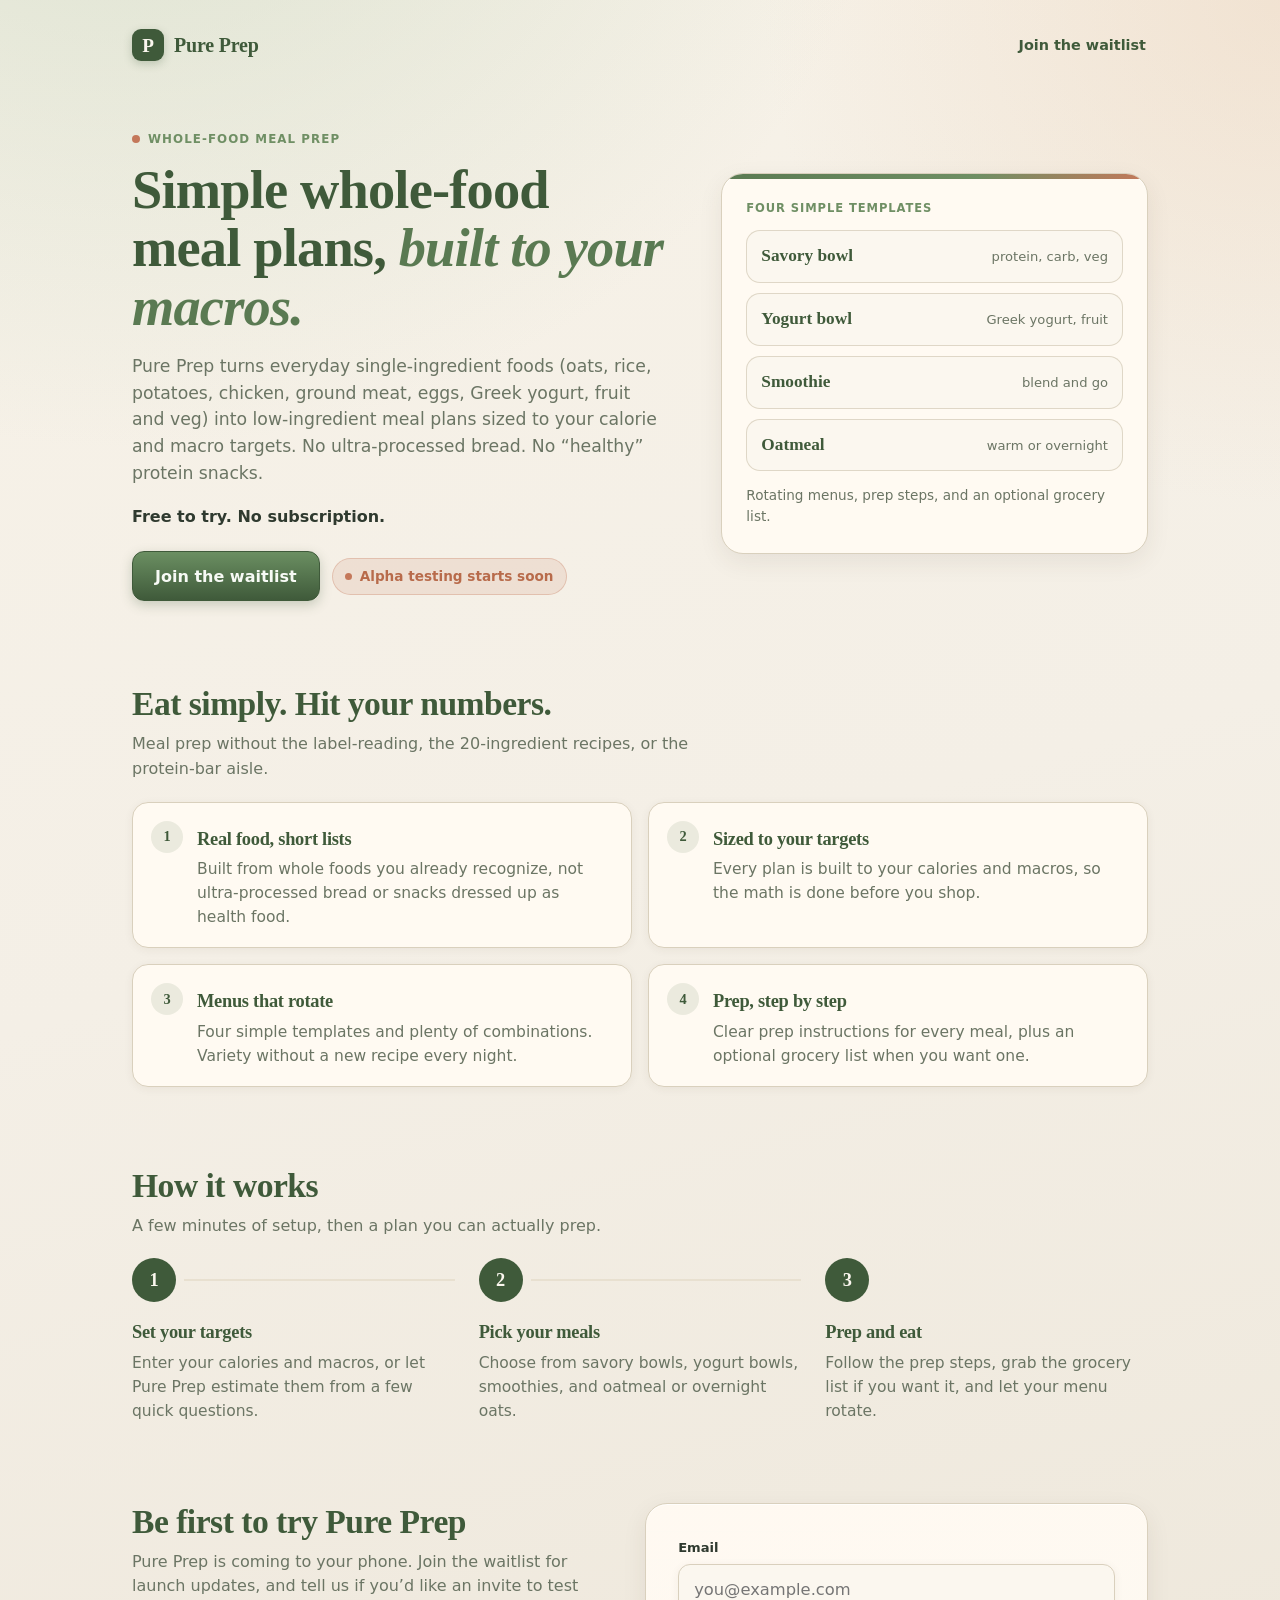
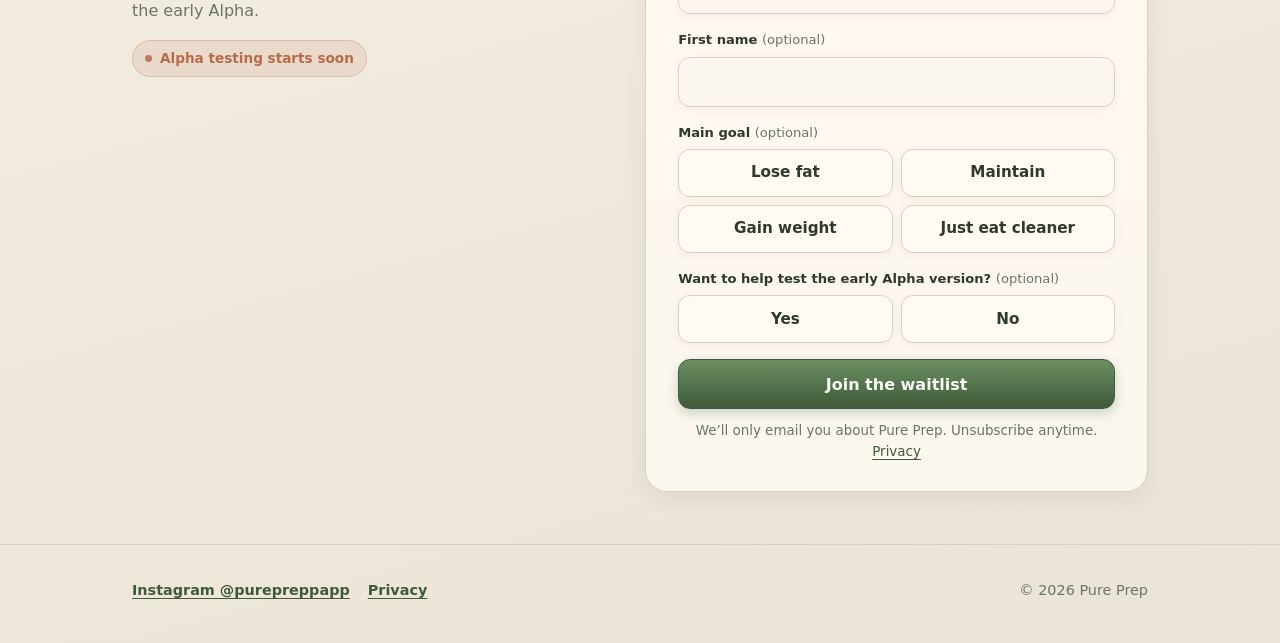
==== index.html @ 1cb300c5 "Pure Prep waitlist landing page: hero, benefits, how it works, Google Form sign-up, privacy policy, " ====
<!DOCTYPE html>
<html lang="en">
<head>
  <meta charset="UTF-8" />
  <meta name="viewport" content="width=device-width, initial-scale=1, viewport-fit=cover" />
  <title>Pure Prep | Simple whole-food meal plans built to your macros</title>
  <meta name="description" content="Pure Prep builds simple, low-ingredient meal plans from real whole foods, sized to your calorie and macro targets. Free to try. No subscription. Join the waitlist." />
  <link rel="canonical" href="https://pureprep.app/" />
  <meta name="theme-color" content="#5a7a52" />
  <meta property="og:type" content="website" />
  <meta property="og:site_name" content="Pure Prep" />
  <meta property="og:url" content="https://pureprep.app/" />
  <meta property="og:title" content="Pure Prep | Simple whole-food meal plans built to your macros" />
  <meta property="og:description" content="Low-ingredient meal plans from oats, rice, potatoes, chicken, eggs, Greek yogurt, fruit and veg, built to your calories and macros. Free to try. Join the waitlist." />
  <meta property="og:locale" content="en_US" />
  <meta name="twitter:card" content="summary" />
  <meta name="twitter:title" content="Pure Prep | Simple whole-food meal plans built to your macros" />
  <meta name="twitter:description" content="Low-ingredient whole-food meal plans built to your calories and macros. Free to try. Join the waitlist." />
  <link rel="icon" type="image/svg+xml" href="favicon.svg" />
  <link rel="stylesheet" href="styles.css" />
</head>
<body>
  <a class="skip" href="#join">Skip to the sign-up form</a>

  <header class="site-header">
    <div class="wrap">
      <a class="brand" href="./" aria-label="Pure Prep home">
        <span class="mark" aria-hidden="true">P</span>
        <span class="brand-name">Pure Prep</span>
      </a>
      <a class="header-link" href="#join">Join the waitlist</a>
    </div>
  </header>

  <main>
    <section class="hero" aria-labelledby="hero-title">
      <div class="wrap hero-grid">
        <div>
          <p class="eyebrow">Whole-food meal prep</p>
          <h1 id="hero-title">Simple whole-food meal plans, <em>built to your macros.</em></h1>
          <p class="subhead">Pure Prep turns everyday single-ingredient foods (oats, rice, potatoes, chicken, ground meat, eggs, Greek yogurt, fruit and veg) into low-ingredient meal plans sized to your calorie and macro targets. No ultra-processed bread. No &ldquo;healthy&rdquo; protein snacks.</p>
          <p class="free-line">Free to try. No subscription.</p>
          <div class="hero-actions">
            <a class="btn" href="#join">Join the waitlist</a>
            <span class="pill">Alpha testing starts soon</span>
          </div>
        </div>

        <aside class="plate" aria-label="The four meal templates">
          <p class="plate-label">Four simple templates</p>
          <ol>
            <li><strong>Savory bowl</strong><span>protein, carb, veg</span></li>
            <li><strong>Yogurt bowl</strong><span>Greek yogurt, fruit</span></li>
            <li><strong>Smoothie</strong><span>blend and go</span></li>
            <li><strong>Oatmeal</strong><span>warm or overnight</span></li>
          </ol>
          <p class="plate-foot">Rotating menus, prep steps, and an optional grocery list.</p>
        </aside>
      </div>
    </section>

    <section aria-labelledby="why-title">
      <div class="wrap">
        <div class="section-head">
          <h2 id="why-title">Eat simply. Hit your numbers.</h2>
          <p>Meal prep without the label-reading, the 20-ingredient recipes, or the protein-bar aisle.</p>
        </div>
        <ul class="benefits">
          <li class="benefit">
            <span class="num" aria-hidden="true">1</span>
            <h3>Real food, short lists</h3>
            <p>Built from whole foods you already recognize, not ultra-processed bread or snacks dressed up as health food.</p>
          </li>
          <li class="benefit">
            <span class="num" aria-hidden="true">2</span>
            <h3>Sized to your targets</h3>
            <p>Every plan is built to your calories and macros, so the math is done before you shop.</p>
          </li>
          <li class="benefit">
            <span class="num" aria-hidden="true">3</span>
            <h3>Menus that rotate</h3>
            <p>Four simple templates and plenty of combinations. Variety without a new recipe every night.</p>
          </li>
          <li class="benefit">
            <span class="num" aria-hidden="true">4</span>
            <h3>Prep, step by step</h3>
            <p>Clear prep instructions for every meal, plus an optional grocery list when you want one.</p>
          </li>
        </ul>
      </div>
    </section>

    <section aria-labelledby="how-title">
      <div class="wrap">
        <div class="section-head">
          <h2 id="how-title">How it works</h2>
          <p>A few minutes of setup, then a plan you can actually prep.</p>
        </div>
        <ol class="steps">
          <li class="step">
            <div>
              <h3>Set your targets</h3>
              <p>Enter your calories and macros, or let Pure Prep estimate them from a few quick questions.</p>
            </div>
          </li>
          <li class="step">
            <div>
              <h3>Pick your meals</h3>
              <p>Choose from savory bowls, yogurt bowls, smoothies, and oatmeal or overnight oats.</p>
            </div>
          </li>
          <li class="step">
            <div>
              <h3>Prep and eat</h3>
              <p>Follow the prep steps, grab the grocery list if you want it, and let your menu rotate.</p>
            </div>
          </li>
        </ol>
      </div>
    </section>

    <section class="join" id="join" aria-labelledby="join-title">
      <div class="wrap join-grid">
        <div class="section-head">
          <h2 id="join-title">Be first to try Pure Prep</h2>
          <p>Pure Prep is coming to your phone. Join the waitlist for launch updates, and tell us if you&rsquo;d like an invite to test the early Alpha.</p>
          <p style="margin-top:16px"><span class="pill">Alpha testing starts soon</span></p>
        </div>

        <div class="card">
          <form id="waitlist" action="https://docs.google.com/forms/d/e/1FAIpQLSeQD9_1A7cSwFVOtUvRsVN56fzPvv_TGy_0XYpSOWCVKMdVaQ/formResponse" method="POST" accept-charset="UTF-8">
            <noscript>
              <p class="noscript">JavaScript is off. You can still <a href="https://docs.google.com/forms/d/e/1FAIpQLSeQD9_1A7cSwFVOtUvRsVN56fzPvv_TGy_0XYpSOWCVKMdVaQ/viewform">join the waitlist on our Google Form</a>.</p>
            </noscript>

            <div class="field">
              <label for="email">Email</label>
              <input class="input" id="email" name="entry.1866340081" type="email" inputmode="email" autocomplete="email" autocapitalize="off" spellcheck="false" placeholder="you@example.com" required aria-describedby="email-error" />
              <p class="error" id="email-error" aria-live="polite"></p>
            </div>

            <div class="field">
              <label for="first-name">First name <span class="opt">(optional)</span></label>
              <input class="input" id="first-name" name="entry.265234392" type="text" autocomplete="given-name" autocapitalize="words" maxlength="80" />
            </div>

            <fieldset>
              <legend>Main goal <span class="opt">(optional)</span></legend>
              <div class="choices goals">
                <label class="choice"><input type="radio" name="entry.1957031590" value="Lose fat" /><span>Lose fat</span></label>
                <label class="choice"><input type="radio" name="entry.1957031590" value="Maintain" /><span>Maintain</span></label>
                <label class="choice"><input type="radio" name="entry.1957031590" value="Gain weight" /><span>Gain weight</span></label>
                <label class="choice"><input type="radio" name="entry.1957031590" value="Just eat cleaner" /><span>Just eat cleaner</span></label>
              </div>
            </fieldset>

            <fieldset>
              <legend>Want to help test the early Alpha version? <span class="opt">(optional)</span></legend>
              <div class="choices">
                <label class="choice"><input type="radio" name="entry.1635933952" value="Yes" /><span>Yes</span></label>
                <label class="choice"><input type="radio" name="entry.1635933952" value="No" /><span>No</span></label>
              </div>
            </fieldset>

            <div class="form-actions">
              <button class="btn" type="submit" id="submit-btn">Join the waitlist</button>
            </div>
            <p class="form-status" id="form-status" role="alert"></p>
            <p class="fine">We&rsquo;ll only email you about Pure Prep. Unsubscribe anytime. <a href="privacy.html">Privacy</a></p>
          </form>

          <div class="thanks" id="thanks" hidden tabindex="-1">
            <div class="check" aria-hidden="true"></div>
            <h2 id="thanks-title">You&rsquo;re on the list</h2>
            <p id="thanks-text">Thanks for signing up. We&rsquo;ll email you with launch news and Alpha updates. In the meantime, follow along on Instagram for simple prep ideas.</p>
            <a class="btn" href="https://www.instagram.com/purepreppapp/" target="_blank" rel="noopener">Follow @purepreppapp</a>
          </div>
        </div>
      </div>
    </section>
  </main>

  <footer class="site-footer">
    <div class="wrap">
      <nav class="footer-links" aria-label="Footer">
        <a href="https://www.instagram.com/purepreppapp/" target="_blank" rel="noopener">Instagram @purepreppapp</a>
        <a href="privacy.html">Privacy</a>
      </nav>
      <p style="margin:0">&copy; 2026 Pure Prep</p>
    </div>
  </footer>

  <script>
  (function () {
    var form = document.getElementById('waitlist');
    // Without fetch, the form falls back to a normal POST to Google Forms.
    if (!form || !window.fetch || !window.URLSearchParams || !window.FormData) return;
    form.setAttribute('novalidate', '');

    var email = document.getElementById('email');
    var emailError = document.getElementById('email-error');
    var status = document.getElementById('form-status');
    var button = document.getElementById('submit-btn');
    var thanks = document.getElementById('thanks');
    var VIEW_URL = 'https://docs.google.com/forms/d/e/1FAIpQLSeQD9_1A7cSwFVOtUvRsVN56fzPvv_TGy_0XYpSOWCVKMdVaQ/viewform';
    var EMAIL_RE = /^[^\s@]+@[^\s@.]+(\.[^\s@.]+)*\.[^\s@.]{2,}$/;

    function setEmailError(msg) {
      emailError.textContent = msg;
      if (msg) email.setAttribute('aria-invalid', 'true');
      else email.removeAttribute('aria-invalid');
    }

    email.addEventListener('input', function () {
      if (email.getAttribute('aria-invalid') === 'true' && EMAIL_RE.test(email.value.trim())) setEmailError('');
    });

    form.addEventListener('submit', function (e) {
      e.preventDefault();
      status.textContent = '';
      var value = email.value.trim();
      if (!value) { setEmailError('Please enter your email.'); email.focus(); return; }
      if (!EMAIL_RE.test(value)) { setEmailError('That email doesn\u2019t look quite right. Please check it.'); email.focus(); return; }
      setEmailError('');
      email.value = value;

      var nameField = document.getElementById('first-name');
      nameField.value = nameField.value.trim();
      var firstName = nameField.value;
      var body = new URLSearchParams(new FormData(form)).toString();

      button.disabled = true;
      button.textContent = 'Sending\u2026';

      fetch(form.action, {
        method: 'POST',
        mode: 'no-cors',
        headers: { 'Content-Type': 'application/x-www-form-urlencoded' },
        body: body
      }).then(function () {
        if (firstName) {
          document.getElementById('thanks-title').textContent = 'You\u2019re on the list, ' + firstName;
        }
        form.hidden = true;
        thanks.hidden = false;
        thanks.focus();
      }).catch(function () {
        button.disabled = false;
        button.textContent = 'Join the waitlist';
        status.textContent = 'Something went wrong. Please try again, or ';
        var a = document.createElement('a');
        a.href = VIEW_URL;
        a.textContent = 'use our Google Form';
        status.appendChild(a);
        status.appendChild(document.createTextNode('.'));
      });
    });
  })();
  </script>
</body>
</html>
---- styles.css ----
/* Pure Prep waitlist — palette and type match the app redesign */
:root {
  --bg: #f4efe6;
  --bg-deep: #ebe4d6;
  --card: #fffaf2;
  --paper: #fbf7ef;
  --text: #2f3a2f;
  --muted: #6b7564;
  --accent: #5a7a52;
  --accent-deep: #3f5a3a;
  --sage: #c5d5bc;
  --sage-soft: rgba(90, 122, 82, 0.12);
  --moss: #6f8f64;
  --clay: #c4785a;
  --clay-soft: rgba(196, 120, 90, 0.14);
  --terracotta: #b86b4b;
  --linen: #e8e0d0;
  --border: #d9d0bd;
  --danger: #b54a3c;
  --shadow: 0 8px 24px rgba(70, 55, 35, 0.08);
  --shadow-soft: 0 2px 10px rgba(70, 55, 35, 0.06);
  --radius: 16px;
  --font-display: "Iowan Old Style", "Palatino Linotype", Palatino, Georgia, "Times New Roman", serif;
  --font-body: system-ui, -apple-system, "Segoe UI", Roboto, "Helvetica Neue", sans-serif;
}
* { box-sizing: border-box; }
html { -webkit-text-size-adjust: 100%; scroll-behavior: smooth; }
@media (prefers-reduced-motion: reduce) { html { scroll-behavior: auto; } }
body {
  margin: 0;
  font-family: var(--font-body);
  color: var(--text);
  line-height: 1.55;
  background:
    radial-gradient(ellipse 120% 60% at 10% -10%, rgba(197, 213, 188, 0.55), transparent 50%),
    radial-gradient(ellipse 90% 50% at 100% 0%, rgba(232, 200, 170, 0.35), transparent 45%),
    linear-gradient(165deg, #f7f2e8 0%, var(--bg) 40%, var(--bg-deep) 100%);
  background-color: var(--bg);
  min-height: 100vh;
}
a { color: var(--accent-deep); text-underline-offset: 3px; }
a:hover { color: var(--accent); }
:focus-visible { outline: 2px solid var(--accent); outline-offset: 2px; }
.wrap { width: min(1080px, 100%); margin: 0 auto; padding: 0 20px; }
.skip { position: absolute; left: -9999px; }
.skip:focus { left: 12px; top: 12px; background: var(--card); padding: 8px 12px; border-radius: 8px; z-index: 10; }

/* Header */
.site-header { padding: 18px 0 6px; }
.site-header .wrap { display: flex; align-items: center; justify-content: space-between; gap: 12px; }
.brand { display: inline-flex; align-items: center; gap: 10px; text-decoration: none; color: var(--accent-deep); }
.mark {
  width: 32px; height: 32px; border-radius: 9px;
  background: var(--accent-deep); color: var(--paper);
  display: grid; place-items: center;
  font-family: var(--font-display); font-weight: 600; font-size: 1.2rem; line-height: 1;
  box-shadow: 0 3px 8px rgba(63, 90, 58, 0.25);
}
.brand-name { font-family: var(--font-display); font-weight: 600; font-size: 1.25rem; letter-spacing: -0.01em; }
.header-link { font-size: 0.9rem; font-weight: 600; text-decoration: none; color: var(--accent-deep); padding: 8px 2px; }

/* Hero */
.hero { padding: 28px 0 8px; }
.hero-grid { display: grid; gap: 28px; }
.eyebrow {
  display: inline-flex; align-items: center; gap: 8px;
  color: var(--moss); font-size: 0.74rem; font-weight: 700;
  letter-spacing: 0.09em; text-transform: uppercase; margin: 0 0 12px;
}
.eyebrow::before { content: ""; width: 8px; height: 8px; border-radius: 50%; background: var(--clay); }
h1, h2, h3 { font-family: var(--font-display); color: var(--accent-deep); font-weight: 600; letter-spacing: -0.015em; }
h1 { font-size: clamp(2.05rem, 8.4vw, 3.4rem); line-height: 1.08; margin: 0 0 16px; }
h1 em { font-style: italic; color: var(--accent); }
.subhead { font-size: 1.08rem; color: var(--muted); margin: 0 0 18px; max-width: 34em; }
.free-line { font-weight: 700; color: var(--text); margin: 0 0 22px; font-size: 1rem; }
.hero-actions { display: flex; flex-wrap: wrap; gap: 12px; align-items: center; }
.pill {
  display: inline-flex; align-items: center; gap: 8px;
  font-size: 0.85rem; font-weight: 600; color: var(--terracotta);
  background: var(--clay-soft); border: 1px solid rgba(196, 120, 90, 0.3);
  padding: 7px 12px; border-radius: 99px;
}
.pill::before { content: ""; width: 7px; height: 7px; border-radius: 50%; background: var(--clay); }

.btn {
  display: inline-flex; align-items: center; justify-content: center; gap: 8px;
  border-radius: 12px; padding: 14px 22px; min-height: 50px;
  font: 600 1rem/1.2 var(--font-body);
  cursor: pointer; text-decoration: none;
  background: linear-gradient(180deg, #6b8f62, var(--accent-deep));
  color: #f7faf5; border: 1px solid var(--accent-deep);
  box-shadow: 0 4px 12px rgba(63, 90, 58, 0.25);
  transition: filter .12s, transform .12s;
}
.btn:hover { filter: brightness(1.06); color: #fff; }
.btn:active { transform: translateY(1px); }
.btn:disabled { opacity: 0.6; cursor: progress; filter: none; transform: none; }
.btn-ghost {
  background: transparent; color: var(--accent-deep); border: 1px solid var(--border); box-shadow: none;
}
.btn-ghost:hover { background: var(--sage-soft); color: var(--accent-deep); }

/* Plate: a plain typographic card listing the four templates */
.plate {
  background: var(--card); border: 1px solid var(--border); border-radius: 22px;
  padding: 22px 20px; box-shadow: var(--shadow), inset 0 1px 0 rgba(255,255,255,0.8);
  position: relative; overflow: hidden;
}
.plate::before {
  content: ""; position: absolute; left: 0; right: 0; top: 0; height: 5px;
  background: linear-gradient(90deg, var(--accent), var(--moss) 60%, var(--clay));
}
.plate-label { position: relative; font-size: 0.72rem; font-weight: 700; letter-spacing: 0.08em; text-transform: uppercase; color: var(--moss); margin: 0 0 12px; }
.plate ol { list-style: none; margin: 0; padding: 0; position: relative; display: grid; gap: 10px; }
.plate li {
  display: flex; justify-content: space-between; align-items: baseline; gap: 12px;
  padding: 12px 14px; border-radius: 14px; background: var(--paper); border: 1px solid rgba(217, 208, 189, 0.8);
}
.plate li strong { font-family: var(--font-display); font-size: 1.08rem; color: var(--accent-deep); font-weight: 600; }
.plate li span { font-size: 0.82rem; color: var(--muted); text-align: right; }
.plate-foot { position: relative; margin: 14px 0 0; font-size: 0.85rem; color: var(--muted); }

/* Sections */
section { padding: 44px 0 8px; }
.section-head { margin-bottom: 20px; }
.section-head h2 { font-size: clamp(1.55rem, 5.6vw, 2.1rem); line-height: 1.15; margin: 0 0 8px; }
.section-head p { color: var(--muted); margin: 0; max-width: 36em; }

.benefits { list-style: none; padding: 0; margin: 0; display: grid; gap: 12px; }
.benefit {
  background: var(--card); border: 1px solid var(--border); border-radius: var(--radius);
  padding: 18px 18px 18px 64px; position: relative; box-shadow: var(--shadow-soft);
}
.benefit .num {
  position: absolute; left: 18px; top: 18px; width: 32px; height: 32px; border-radius: 50%;
  display: grid; place-items: center; background: var(--sage-soft); color: var(--accent-deep);
  font: 600 0.9rem/1 var(--font-display);
}
.benefit h3 { font-size: 1.15rem; margin: 4px 0 4px; }
.benefit p { margin: 0; color: var(--muted); font-size: 0.97rem; }

.steps { list-style: none; padding: 0; margin: 0; display: grid; gap: 0; counter-reset: step; }
.step { display: grid; grid-template-columns: 44px 1fr; gap: 14px; padding-bottom: 20px; position: relative; align-content: start; }
.step::before {
  counter-increment: step; content: counter(step);
  width: 44px; height: 44px; border-radius: 50%;
  display: grid; place-items: center;
  background: var(--accent-deep); color: var(--paper);
  font: 600 1.15rem/1 var(--font-display);
}
.step::after {
  content: ""; position: absolute; left: 21px; top: 48px; bottom: 4px; width: 2px; background: var(--linen);
}
.step:last-child::after { display: none; }
.step h3 { font-size: 1.15rem; margin: 9px 0 4px; }
.step p { margin: 0; color: var(--muted); font-size: 0.97rem; }

/* Sign-up */
.join { padding-bottom: 24px; }
.card {
  background:
    linear-gradient(180deg, rgba(255,250,242,0.97), rgba(251,247,239,0.98)),
    repeating-linear-gradient(0deg, transparent, transparent 27px, rgba(217, 208, 189, 0.22) 28px);
  border: 1px solid var(--border); border-radius: 22px;
  padding: 26px 20px 22px; box-shadow: var(--shadow), inset 0 1px 0 rgba(255,255,255,0.8);
}
.card h2 { font-size: clamp(1.55rem, 5.6vw, 2.1rem); line-height: 1.15; margin: 0 0 8px; }
.card .lede { color: var(--muted); margin: 0 0 20px; }
.field { margin-bottom: 16px; }
.field > label, fieldset legend {
  display: block; font-size: 0.82rem; font-weight: 700; color: var(--text); margin-bottom: 6px; padding: 0;
}
.opt { font-weight: 500; color: var(--muted); }
.input {
  width: 100%; padding: 13px 15px; min-height: 50px;
  border-radius: 12px; border: 1px solid var(--border);
  background: var(--paper); color: var(--text);
  font: 400 1.02rem/1.3 var(--font-body);
  box-shadow: var(--shadow-soft); -webkit-appearance: none; appearance: none;
}
.input:focus { outline: 2px solid var(--sage); border-color: var(--accent); background: #fff; }
.input[aria-invalid="true"] { border-color: var(--danger); outline-color: rgba(181, 74, 60, 0.25); }
.error { color: var(--danger); font-size: 0.86rem; font-weight: 600; margin: 6px 0 0; }
.error:empty { display: none; }
fieldset { border: 0; margin: 0 0 16px; padding: 0; min-width: 0; }
.choices { display: grid; grid-template-columns: 1fr 1fr; gap: 8px; }
.choice { position: relative; }
.choice input { position: absolute; opacity: 0; inset: 0; width: 100%; height: 100%; margin: 0; cursor: pointer; }
.choice span {
  display: flex; align-items: center; justify-content: center; text-align: center;
  min-height: 48px; padding: 10px 10px; border-radius: 12px;
  border: 1px solid var(--border); background: var(--card);
  font-size: 0.95rem; font-weight: 600; color: var(--text);
  box-shadow: var(--shadow-soft); transition: border-color .15s, background .15s, color .15s;
}
.choice input:hover + span { border-color: var(--sage); }
.choice input:checked + span {
  border-color: var(--accent); background: var(--sage-soft); color: var(--accent-deep);
  box-shadow: 0 0 0 1px rgba(90, 122, 82, 0.25), var(--shadow-soft);
}
.choice input:focus-visible + span { outline: 2px solid var(--accent); outline-offset: 2px; }
.form-actions { margin-top: 6px; }
.form-actions .btn { width: 100%; }
.fine { font-size: 0.84rem; color: var(--muted); margin: 12px 0 0; text-align: center; }
.form-status { margin: 12px 0 0; font-size: 0.92rem; font-weight: 600; color: var(--danger); text-align: center; }
.form-status:empty { display: none; }
.noscript { background: var(--clay-soft); border: 1px solid rgba(196, 120, 90, 0.3); border-radius: 12px; padding: 12px 14px; margin: 0 0 16px; font-size: 0.95rem; }

.thanks { text-align: center; padding: 10px 4px 4px; }
.thanks:focus { outline: none; }
.check {
  width: 64px; height: 64px; border-radius: 50%; margin: 0 auto 16px;
  background: var(--sage-soft); border: 2px solid var(--accent); position: relative;
}
.check::after {
  content: ""; position: absolute; left: 22px; top: 14px; width: 14px; height: 26px;
  border: solid var(--accent-deep); border-width: 0 4px 4px 0; transform: rotate(45deg);
}
.thanks h2 { margin: 0 0 8px; }
.thanks p { color: var(--muted); margin: 0 auto 18px; max-width: 28em; }
.thanks .btn { width: 100%; max-width: 320px; }
[hidden] { display: none !important; }

/* Footer */
.site-footer { padding: 28px 0 36px; margin-top: 28px; border-top: 1px solid var(--border); font-size: 0.9rem; color: var(--muted); }
.site-footer .wrap { display: flex; flex-wrap: wrap; gap: 10px 22px; align-items: center; justify-content: space-between; }
.footer-links { display: flex; flex-wrap: wrap; gap: 6px 18px; }
.footer-links a { padding: 6px 0; font-weight: 600; }

/* Privacy / prose pages */
.prose { padding: 20px 0 8px; max-width: 720px; }
.prose h1 { font-size: clamp(1.9rem, 7vw, 2.6rem); }
.prose h2 { font-size: 1.3rem; margin: 28px 0 8px; }
.prose p, .prose li { color: var(--text); }
.prose ul { padding-left: 1.2em; }
.prose .meta { color: var(--muted); margin-top: -6px; }
.note { background: var(--card); border: 1px solid var(--border); border-radius: var(--radius); padding: 14px 16px; }

@media (min-width: 760px) {
  .wrap { padding: 0 32px; }
  .site-header { padding-top: 26px; }
  .hero { padding: 56px 0 12px; }
  .hero-grid { grid-template-columns: 1.25fr 1fr; align-items: center; gap: 56px; }
  .plate { padding: 26px 24px; }
  section { padding-top: 72px; }
  .benefits { grid-template-columns: 1fr 1fr; gap: 16px; }
  .steps { grid-template-columns: repeat(3, 1fr); gap: 24px; }
  .step { grid-template-columns: 1fr; gap: 10px; padding-bottom: 0; }
  .step::after { left: 52px; right: 0; top: 21px; bottom: auto; width: auto; height: 2px; }
  .step h3 { margin-top: 6px; }
  .join-grid { display: grid; grid-template-columns: 1fr 1.1fr; gap: 56px; align-items: start; }
  .card { padding: 34px 32px 28px; }
  .choices.goals { grid-template-columns: 1fr 1fr; }
}
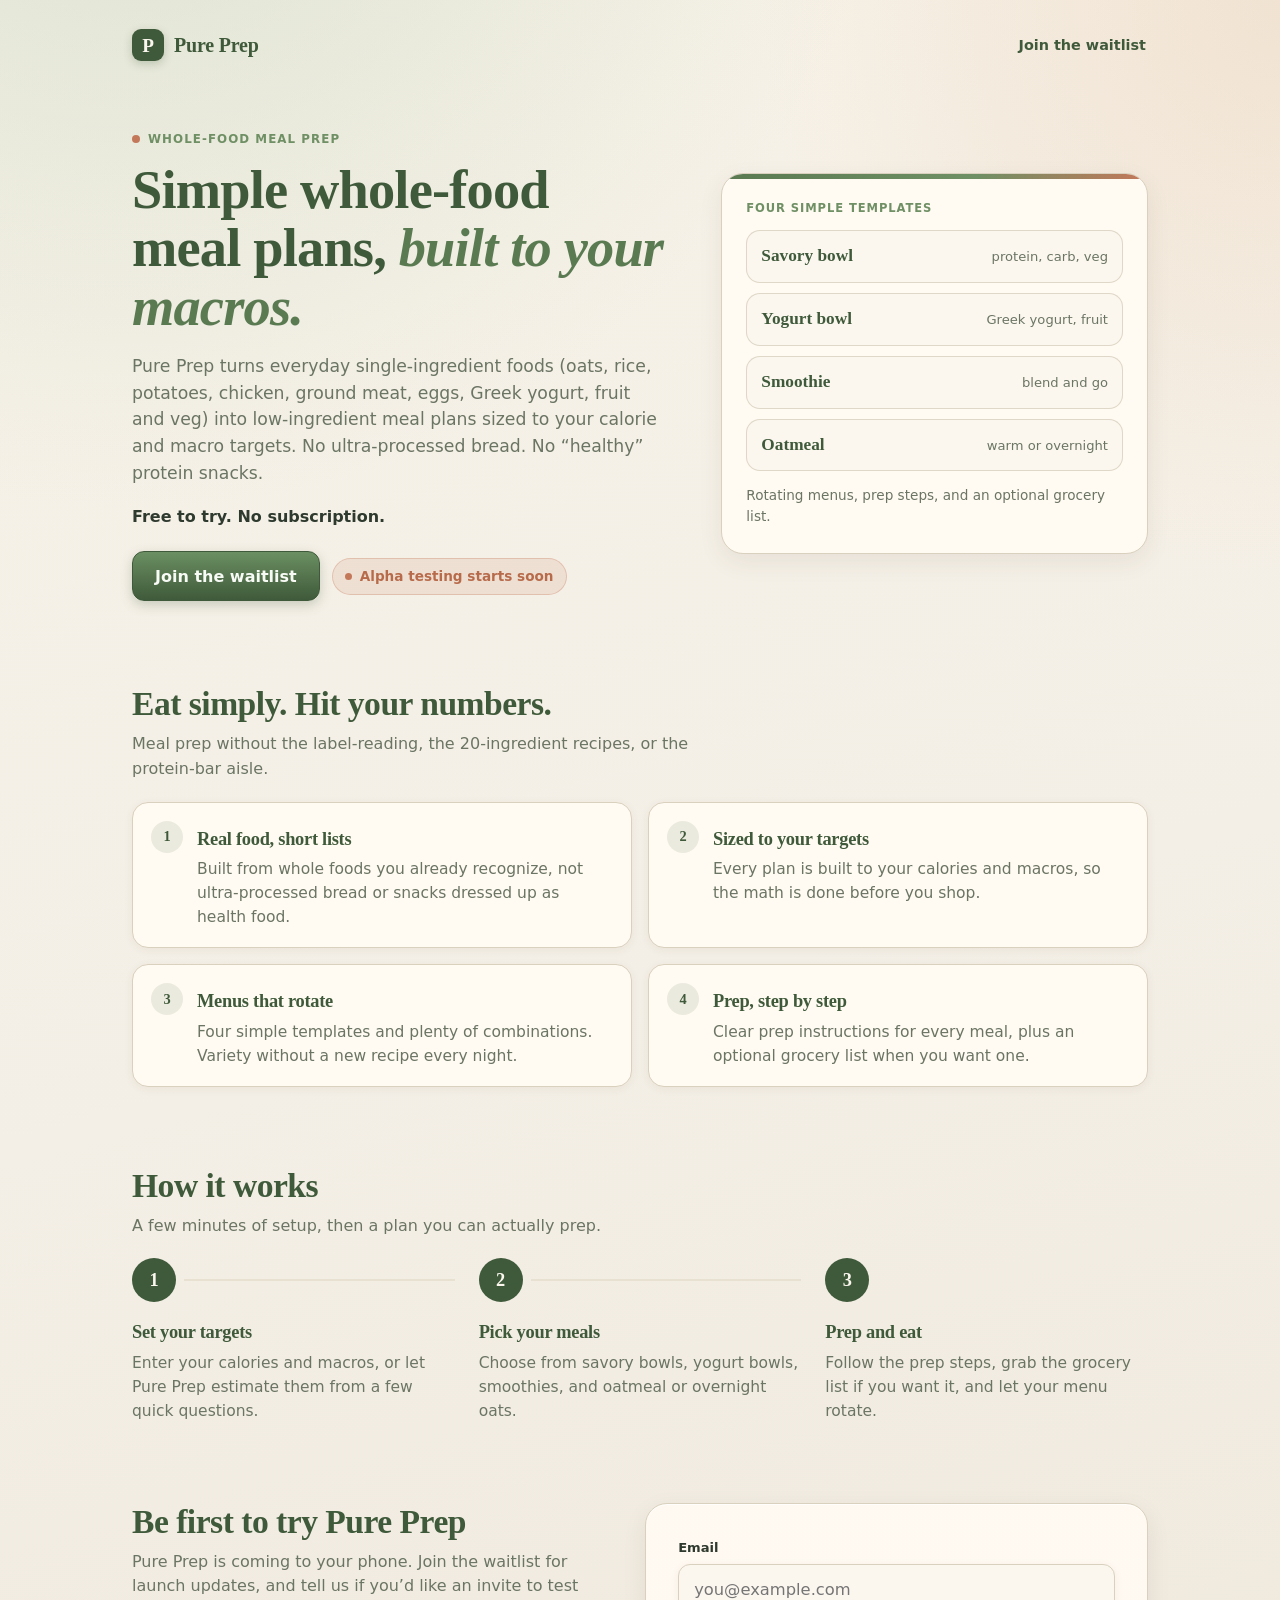
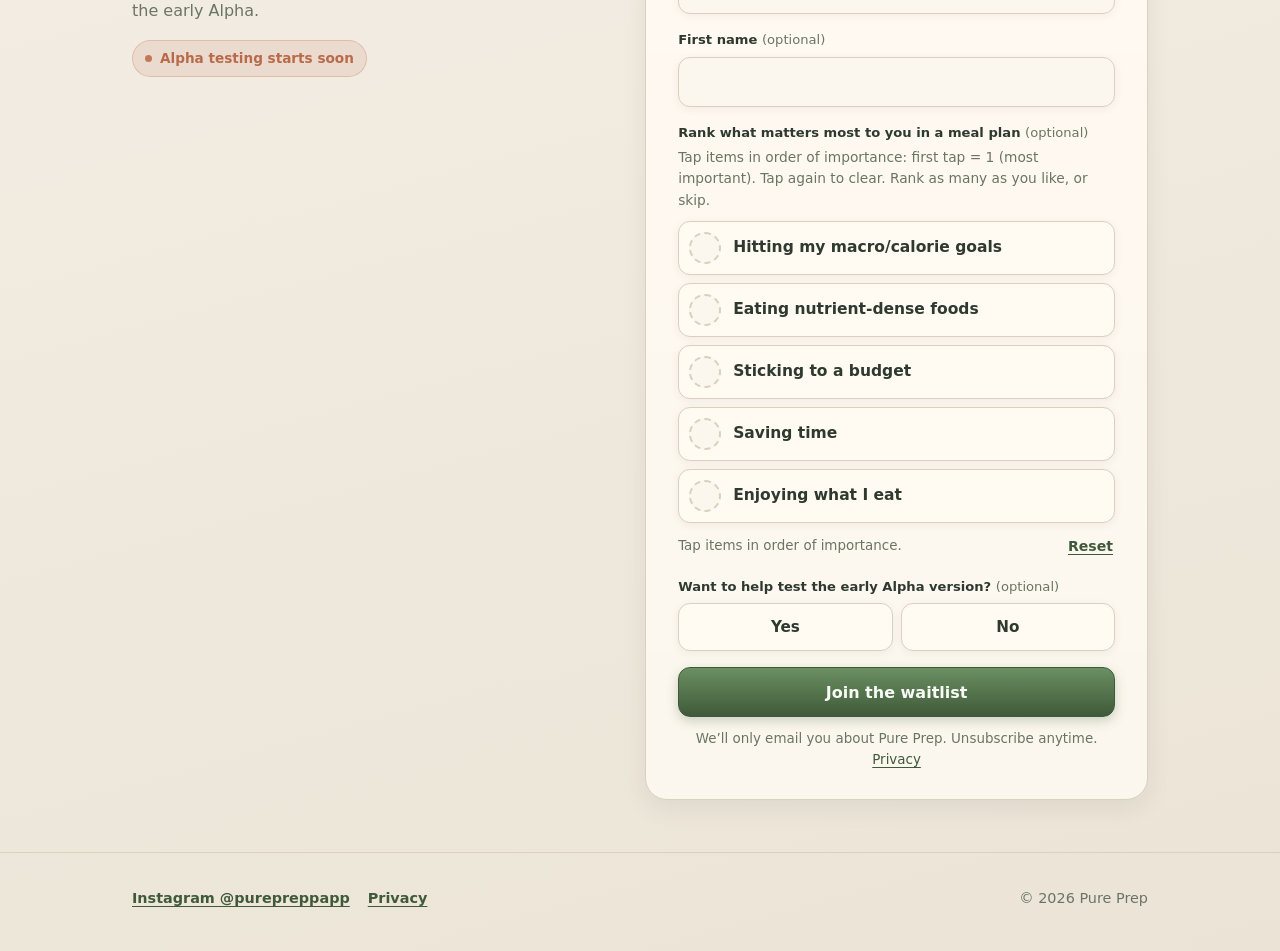
==== commit 2e903b6e: "Replace 'Main goal' with tap-to-rank meal plan priorities (Google Form grid rows), update privacy wo" ====
--- a/index.html
+++ b/index.html
@@ -144,13 +144,34 @@
               <input class="input" id="first-name" name="entry.265234392" type="text" autocomplete="given-name" autocapitalize="words" maxlength="80" />
             </div>
 
-            <fieldset>
-              <legend>Main goal <span class="opt">(optional)</span></legend>
-              <div class="choices goals">
-                <label class="choice"><input type="radio" name="entry.1957031590" value="Lose fat" /><span>Lose fat</span></label>
-                <label class="choice"><input type="radio" name="entry.1957031590" value="Maintain" /><span>Maintain</span></label>
-                <label class="choice"><input type="radio" name="entry.1957031590" value="Gain weight" /><span>Gain weight</span></label>
-                <label class="choice"><input type="radio" name="entry.1957031590" value="Just eat cleaner" /><span>Just eat cleaner</span></label>
+            <fieldset class="rank" id="rank">
+              <legend>Rank what matters most to you in a meal plan <span class="opt">(optional)</span></legend>
+              <p class="rank-help" id="rank-help">Pick a number for each item, 1 = most important. Each number can be used once.</p>
+              <ol class="rank-list" aria-describedby="rank-help">
+                <li class="rank-row">
+                  <label class="rank-fallback" for="rank-0"><span>Hitting my macro/calorie goals</span><select class="input rank-select" id="rank-0" name="entry.1957031590"><option value="">&ndash;</option><option value="1">1</option><option value="2">2</option><option value="3">3</option><option value="4">4</option><option value="5">5</option></select></label>
+                  <button type="button" class="rank-item" data-target="rank-0" aria-pressed="false" hidden><span class="rank-badge" aria-hidden="true"></span><span class="rank-text">Hitting my macro/calorie goals</span></button>
+                </li>
+                <li class="rank-row">
+                  <label class="rank-fallback" for="rank-1"><span>Eating nutrient-dense foods</span><select class="input rank-select" id="rank-1" name="entry.904367932"><option value="">&ndash;</option><option value="1">1</option><option value="2">2</option><option value="3">3</option><option value="4">4</option><option value="5">5</option></select></label>
+                  <button type="button" class="rank-item" data-target="rank-1" aria-pressed="false" hidden><span class="rank-badge" aria-hidden="true"></span><span class="rank-text">Eating nutrient-dense foods</span></button>
+                </li>
+                <li class="rank-row">
+                  <label class="rank-fallback" for="rank-2"><span>Sticking to a budget</span><select class="input rank-select" id="rank-2" name="entry.663914684"><option value="">&ndash;</option><option value="1">1</option><option value="2">2</option><option value="3">3</option><option value="4">4</option><option value="5">5</option></select></label>
+                  <button type="button" class="rank-item" data-target="rank-2" aria-pressed="false" hidden><span class="rank-badge" aria-hidden="true"></span><span class="rank-text">Sticking to a budget</span></button>
+                </li>
+                <li class="rank-row">
+                  <label class="rank-fallback" for="rank-3"><span>Saving time</span><select class="input rank-select" id="rank-3" name="entry.1113407965"><option value="">&ndash;</option><option value="1">1</option><option value="2">2</option><option value="3">3</option><option value="4">4</option><option value="5">5</option></select></label>
+                  <button type="button" class="rank-item" data-target="rank-3" aria-pressed="false" hidden><span class="rank-badge" aria-hidden="true"></span><span class="rank-text">Saving time</span></button>
+                </li>
+                <li class="rank-row">
+                  <label class="rank-fallback" for="rank-4"><span>Enjoying what I eat</span><select class="input rank-select" id="rank-4" name="entry.725370958"><option value="">&ndash;</option><option value="1">1</option><option value="2">2</option><option value="3">3</option><option value="4">4</option><option value="5">5</option></select></label>
+                  <button type="button" class="rank-item" data-target="rank-4" aria-pressed="false" hidden><span class="rank-badge" aria-hidden="true"></span><span class="rank-text">Enjoying what I eat</span></button>
+                </li>
+              </ol>
+              <div class="rank-tools" hidden>
+                <p class="rank-status" id="rank-status" aria-live="polite"></p>
+                <button type="button" class="rank-reset" id="rank-reset">Reset</button>
               </div>
             </fieldset>
 
@@ -205,6 +226,59 @@
     var VIEW_URL = 'https://docs.google.com/forms/d/e/1FAIpQLSeQD9_1A7cSwFVOtUvRsVN56fzPvv_TGy_0XYpSOWCVKMdVaQ/viewform';
     var EMAIL_RE = /^[^\s@]+@[^\s@.]+(\.[^\s@.]+)*\.[^\s@.]{2,}$/;
 
+    // Ranking: tap items in order of importance. The selects stay the source of truth
+    // (and are the no-JS fallback); the tap buttons just set them.
+    var rankBox = document.getElementById('rank');
+    var rankSelects = [].slice.call(rankBox.querySelectorAll('.rank-select'));
+    var rankButtons = [].slice.call(rankBox.querySelectorAll('.rank-item'));
+    var rankStatus = document.getElementById('rank-status');
+    var MAX_RANK = rankSelects.length;
+    var ORD = ['', '1st', '2nd', '3rd', '4th', '5th'];
+
+    function rankedCount() {
+      return rankSelects.filter(function (s) { return s.value; }).length;
+    }
+    function renderRanks() {
+      rankButtons.forEach(function (b) {
+        var sel = document.getElementById(b.getAttribute('data-target'));
+        var r = sel.value;
+        var text = b.querySelector('.rank-text').textContent;
+        b.querySelector('.rank-badge').textContent = r || '';
+        b.setAttribute('aria-pressed', r ? 'true' : 'false');
+        b.setAttribute('aria-label', r ? text + ', ranked ' + r + '. Tap to clear.' : text + ', not ranked. Tap to rank.');
+      });
+      var n = rankedCount();
+      rankStatus.textContent = n === 0 ? 'Tap items in order of importance.'
+        : n === MAX_RANK ? 'All ranked. Tap one to change it.'
+        : n + ' of ' + MAX_RANK + ' ranked. Tap the ' + ORD[n + 1] + ' most important next, or skip.';
+    }
+    function clearRank(sel) {
+      var old = +sel.value;
+      if (!old) return;
+      sel.value = '';
+      // Close the gap so ranks stay 1..n with no repeats.
+      rankSelects.forEach(function (s) { if (+s.value > old) s.value = String(+s.value - 1); });
+    }
+    rankButtons.forEach(function (b) {
+      b.addEventListener('click', function () {
+        var sel = document.getElementById(b.getAttribute('data-target'));
+        if (sel.value) clearRank(sel);
+        else sel.value = String(rankedCount() + 1);
+        renderRanks();
+      });
+    });
+    document.getElementById('rank-reset').addEventListener('click', function () {
+      rankSelects.forEach(function (s) { s.value = ''; });
+      renderRanks();
+      if (rankButtons[0]) rankButtons[0].focus();
+    });
+    rankBox.classList.add('is-tap');
+    rankSelects.forEach(function (s) { s.parentNode.hidden = true; });
+    rankButtons.forEach(function (b) { b.hidden = false; });
+    rankBox.querySelector('.rank-tools').hidden = false;
+    document.getElementById('rank-help').textContent = 'Tap items in order of importance: first tap = 1 (most important). Tap again to clear. Rank as many as you like, or skip.';
+    renderRanks();
+
     function setEmailError(msg) {
       emailError.textContent = msg;
       if (msg) email.setAttribute('aria-invalid', 'true');
@@ -227,7 +301,10 @@
       var nameField = document.getElementById('first-name');
       nameField.value = nameField.value.trim();
       var firstName = nameField.value;
-      var body = new URLSearchParams(new FormData(form)).toString();
+      var params = new URLSearchParams(new FormData(form));
+      // Send one field per ranked row only; leave unranked rows out.
+      rankSelects.forEach(function (s) { if (!s.value) params.delete(s.name); });
+      var body = params.toString();
 
       button.disabled = true;
       button.textContent = 'Sending\u2026';
--- a/styles.css
+++ b/styles.css
@@ -199,6 +199,36 @@
   box-shadow: 0 0 0 1px rgba(90, 122, 82, 0.25), var(--shadow-soft);
 }
 .choice input:focus-visible + span { outline: 2px solid var(--accent); outline-offset: 2px; }
+.rank-help { margin: -2px 0 10px; font-size: 0.86rem; color: var(--muted); }
+.rank-list { list-style: none; margin: 0; padding: 0; display: grid; gap: 8px; }
+.rank-fallback { display: flex; align-items: center; justify-content: space-between; gap: 12px; font-size: 0.95rem; font-weight: 600; }
+.rank-fallback .input { width: auto; min-width: 72px; min-height: 44px; padding: 8px 12px; }
+.rank-item {
+  display: flex; align-items: center; gap: 12px; width: 100%; min-height: 52px;
+  padding: 10px 14px 10px 10px; border-radius: 12px; text-align: left; cursor: pointer;
+  border: 1px solid var(--border); background: var(--card); color: var(--text);
+  font: 600 0.97rem/1.25 var(--font-body); box-shadow: var(--shadow-soft);
+  -webkit-tap-highlight-color: transparent; touch-action: manipulation;
+  transition: border-color .15s, background .15s, color .15s;
+}
+.rank-item:hover { border-color: var(--sage); }
+.rank-badge {
+  flex: 0 0 32px; width: 32px; height: 32px; border-radius: 50%;
+  display: grid; place-items: center; border: 2px dashed var(--border); background: var(--paper);
+  font: 600 1rem/1 var(--font-display); color: var(--paper);
+}
+.rank-item[aria-pressed="true"] {
+  border-color: var(--accent); background: var(--sage-soft); color: var(--accent-deep);
+  box-shadow: 0 0 0 1px rgba(90, 122, 82, 0.25), var(--shadow-soft);
+}
+.rank-item[aria-pressed="true"] .rank-badge { border: 0; background: var(--accent-deep); }
+.rank-tools { display: flex; align-items: center; justify-content: space-between; gap: 12px; margin-top: 8px; }
+.rank-status { margin: 0; font-size: 0.84rem; color: var(--muted); }
+.rank-reset {
+  flex: none; background: none; border: 0; padding: 8px 2px; cursor: pointer;
+  font: 600 0.88rem/1 var(--font-body); color: var(--accent-deep); text-decoration: underline; text-underline-offset: 3px;
+}
+.rank-reset:hover { color: var(--accent); }
 .form-actions { margin-top: 6px; }
 .form-actions .btn { width: 100%; }
 .fine { font-size: 0.84rem; color: var(--muted); margin: 12px 0 0; text-align: center; }
@@ -250,5 +280,4 @@
   .step h3 { margin-top: 6px; }
   .join-grid { display: grid; grid-template-columns: 1fr 1.1fr; gap: 56px; align-items: start; }
   .card { padding: 34px 32px 28px; }
-  .choices.goals { grid-template-columns: 1fr 1fr; }
-}
+}
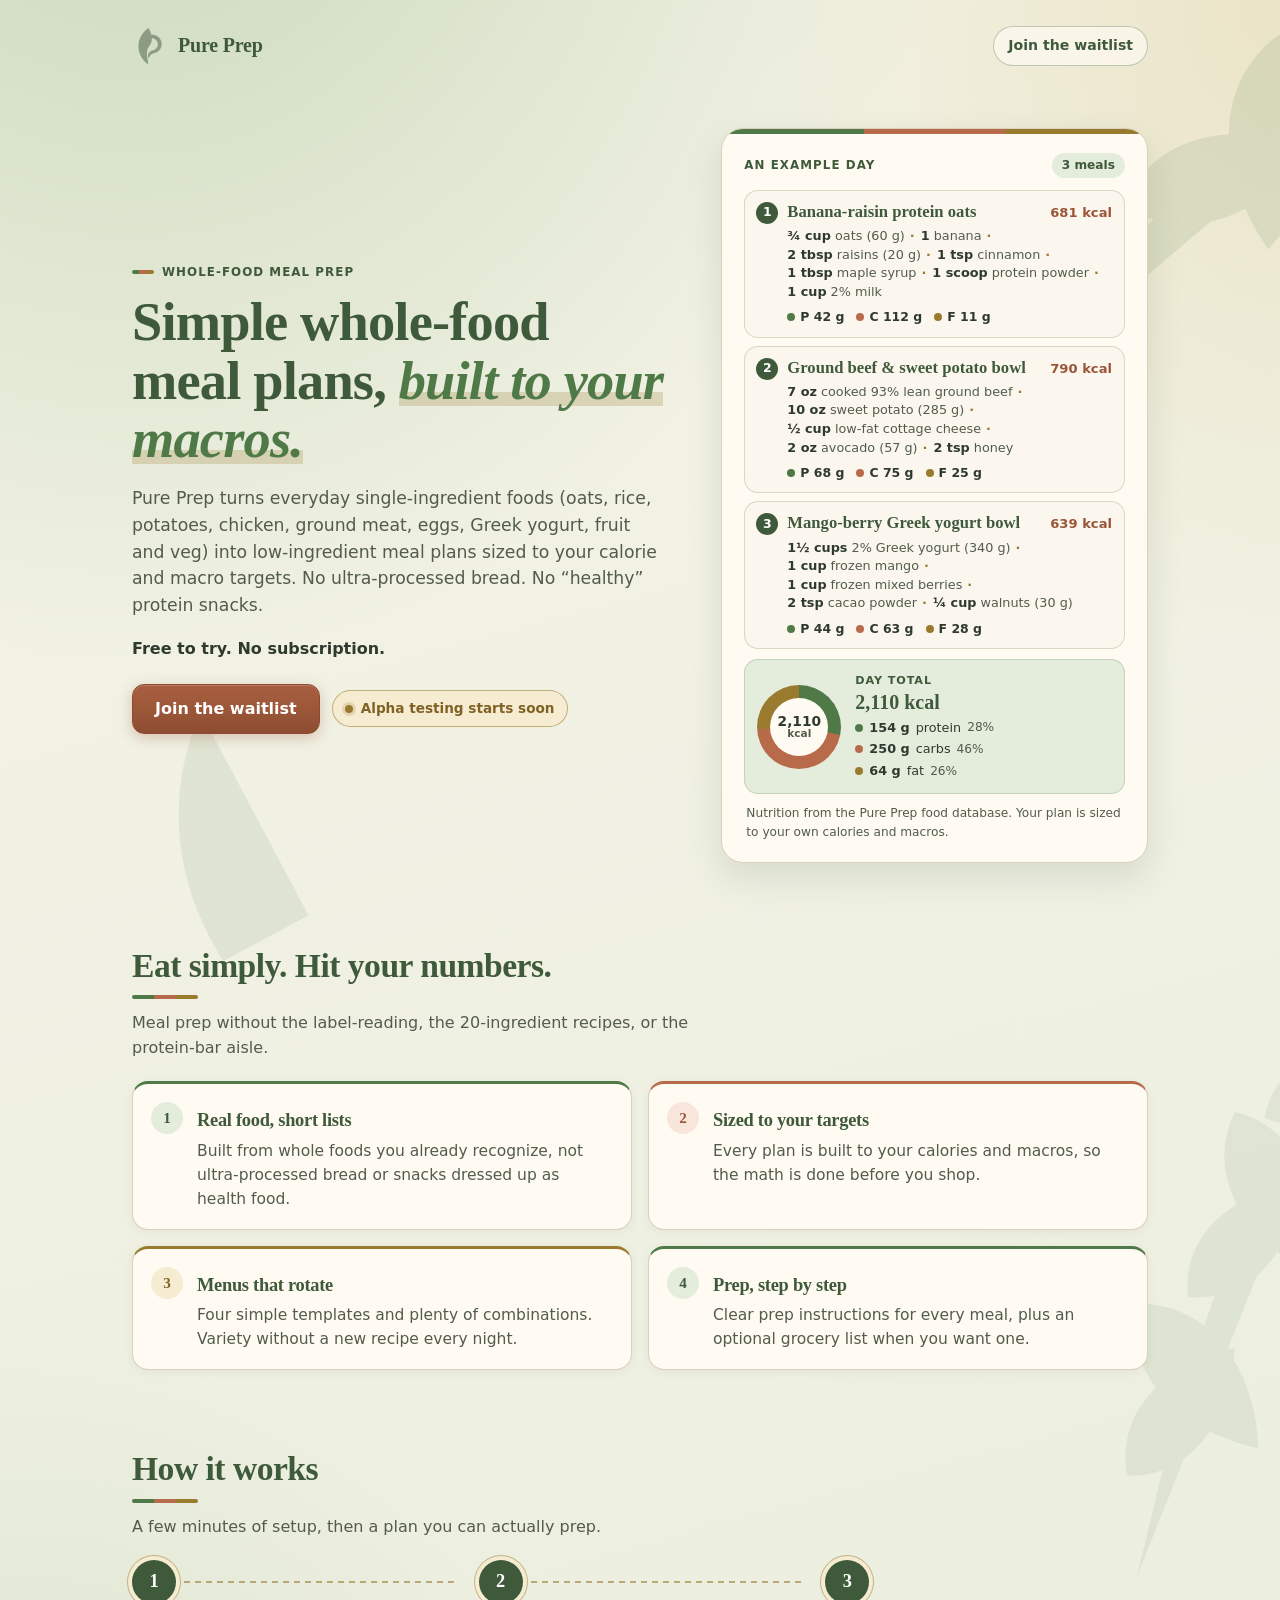
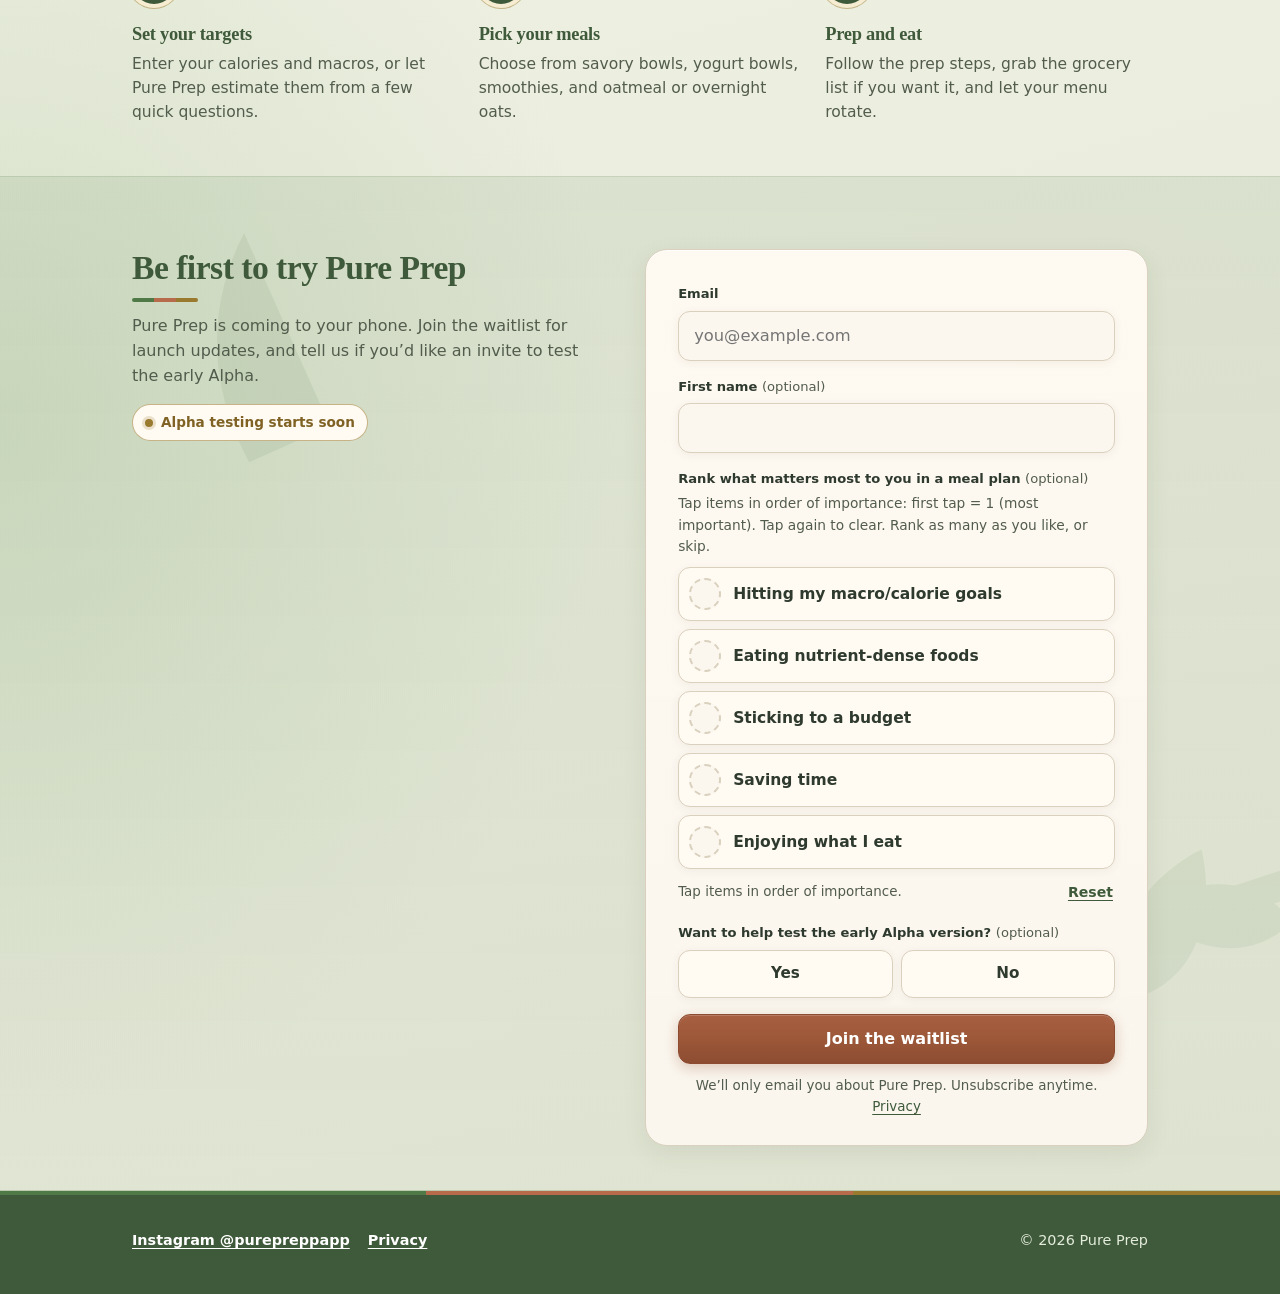
==== commit c95c1d60: "Example day card (3 meals, ~2,110 kcal, app food database), Pure Prep Leaf P logo in the header + fa" ====
--- a/index.html
+++ b/index.html
@@ -16,16 +16,51 @@
   <meta name="twitter:card" content="summary" />
   <meta name="twitter:title" content="Pure Prep | Simple whole-food meal plans built to your macros" />
   <meta name="twitter:description" content="Low-ingredient whole-food meal plans built to your calories and macros. Free to try. Join the waitlist." />
-  <link rel="icon" type="image/svg+xml" href="favicon.svg" />
-  <link rel="stylesheet" href="styles.css" />
+  <meta property="og:image" content="https://pureprep.app/assets/icon-512.png" />
+  <meta property="og:image:width" content="512" />
+  <meta property="og:image:height" content="512" />
+  <meta property="og:image:alt" content="Pure Prep leaf P logo" />
+  <meta name="twitter:image" content="https://pureprep.app/assets/icon-512.png" />
+  <link rel="icon" type="image/png" sizes="32x32" href="assets/favicon-32.png?v=2" />
+  <link rel="icon" type="image/png" sizes="16x16" href="assets/favicon-16.png?v=2" />
+  <link rel="icon" type="image/png" sizes="48x48" href="assets/favicon-48.png?v=2" />
+  <link rel="icon" href="favicon.ico?v=2" sizes="any" />
+  <link rel="apple-touch-icon" href="assets/apple-touch-icon.png?v=2" />
+  <link rel="stylesheet" href="styles.css?v=2" />
 </head>
 <body>
   <a class="skip" href="#join">Skip to the sign-up form</a>
+  <div class="leaves" aria-hidden="true">
+    <svg width="0" height="0" class="leaf-defs" focusable="false">
+      <defs>
+        <symbol id="leaf" viewBox="-50 -100 100 200">
+          <path d="M0-96C40-64 50-14 32 38 21 68 8 86 0 96-8 86-21 68-32 38-50-14-40-64 0-96Z"/>
+          <path class="vein" d="M0-80V92M0-40 22-62M0-40-22-62M0 0 28-24M0 0-28-24M0 40 24 18M0 40-24 18"/>
+        </symbol>
+        <symbol id="sprig" viewBox="0 0 400 400">
+          <path class="stem" d="M60 390C120 300 170 220 250 150S350 60 390 20"/>
+          <use href="#leaf" x="-50" y="-100" width="100" height="200" transform="translate(130 290) rotate(-120) scale(.62)"/>
+          <use href="#leaf" x="-50" y="-100" width="100" height="200" transform="translate(150 270) rotate(-20) scale(.7)"/>
+          <use href="#leaf" x="-50" y="-100" width="100" height="200" transform="translate(215 190) rotate(-115) scale(.6)"/>
+          <use href="#leaf" x="-50" y="-100" width="100" height="200" transform="translate(245 165) rotate(-5) scale(.66)"/>
+          <use href="#leaf" x="-50" y="-100" width="100" height="200" transform="translate(305 105) rotate(-100) scale(.5)"/>
+          <use href="#leaf" x="-50" y="-100" width="100" height="200" transform="translate(330 85) rotate(10) scale(.55)"/>
+          <use href="#leaf" x="-50" y="-100" width="100" height="200" transform="translate(385 30) rotate(45) scale(.45)"/>
+        </symbol>
+      </defs>
+    </svg>
+    <svg class="lf lf-1" viewBox="0 0 400 400"><use href="#sprig"/></svg>
+    <svg class="lf lf-2" viewBox="-50 -100 100 200"><use href="#leaf"/></svg>
+    <svg class="lf lf-3" viewBox="0 0 400 400"><use href="#sprig"/></svg>
+    <svg class="lf lf-4" viewBox="-50 -100 100 200"><use href="#leaf"/></svg>
+    <svg class="lf lf-5" viewBox="0 0 400 400"><use href="#sprig"/></svg>
+  </div>
+
 
   <header class="site-header">
     <div class="wrap">
       <a class="brand" href="./" aria-label="Pure Prep home">
-        <span class="mark" aria-hidden="true">P</span>
+        <img class="mark" src="assets/logo-mark-112.png?v=2" alt="" width="36" height="36" />
         <span class="brand-name">Pure Prep</span>
       </a>
       <a class="header-link" href="#join">Join the waitlist</a>
@@ -46,15 +81,47 @@
           </div>
         </div>
 
-        <aside class="plate" aria-label="The four meal templates">
-          <p class="plate-label">Four simple templates</p>
-          <ol>
-            <li><strong>Savory bowl</strong><span>protein, carb, veg</span></li>
-            <li><strong>Yogurt bowl</strong><span>Greek yogurt, fruit</span></li>
-            <li><strong>Smoothie</strong><span>blend and go</span></li>
-            <li><strong>Oatmeal</strong><span>warm or overnight</span></li>
+        <aside class="plate day" aria-labelledby="day-title">
+          <div class="day-top">
+            <p class="plate-label" id="day-title">An example day</p>
+            <span class="day-chip">3 meals</span>
+          </div>
+          <ol class="meals">
+            <li class="meal">
+              <div class="meal-head"><strong>Banana-raisin protein oats</strong><span class="kcal">681 kcal</span></div>
+              <ul class="ings">
+                <li><b>&frac34; cup</b> oats (60 g)</li><li><b>1</b> banana</li><li><b>2 tbsp</b> raisins (20 g)</li><li><b>1 tsp</b> cinnamon</li><li><b>1 tbsp</b> maple syrup</li><li><b>1 scoop</b> protein powder</li><li><b>1 cup</b> 2% milk</li>
+              </ul>
+              <p class="macros"><span class="m p"><i aria-hidden="true"></i>P 42 g</span><span class="m c"><i aria-hidden="true"></i>C 112 g</span><span class="m f"><i aria-hidden="true"></i>F 11 g</span></p>
+            </li>
+            <li class="meal">
+              <div class="meal-head"><strong>Ground beef &amp; sweet potato bowl</strong><span class="kcal">790 kcal</span></div>
+              <ul class="ings">
+                <li><b>7 oz</b> cooked 93% lean ground beef</li><li><b>10 oz</b> sweet potato (285 g)</li><li><b>&frac12; cup</b> low-fat cottage cheese</li><li><b>2 oz</b> avocado (57 g)</li><li><b>2 tsp</b> honey</li>
+              </ul>
+              <p class="macros"><span class="m p"><i aria-hidden="true"></i>P 68 g</span><span class="m c"><i aria-hidden="true"></i>C 75 g</span><span class="m f"><i aria-hidden="true"></i>F 25 g</span></p>
+            </li>
+            <li class="meal">
+              <div class="meal-head"><strong>Mango-berry Greek yogurt bowl</strong><span class="kcal">639 kcal</span></div>
+              <ul class="ings">
+                <li><b>1&frac12; cups</b> 2% Greek yogurt (340 g)</li><li><b>1 cup</b> frozen mango</li><li><b>1 cup</b> frozen mixed berries</li><li><b>2 tsp</b> cacao powder</li><li><b>&frac14; cup</b> walnuts (30 g)</li>
+              </ul>
+              <p class="macros"><span class="m p"><i aria-hidden="true"></i>P 44 g</span><span class="m c"><i aria-hidden="true"></i>C 63 g</span><span class="m f"><i aria-hidden="true"></i>F 28 g</span></p>
+            </li>
           </ol>
-          <p class="plate-foot">Rotating menus, prep steps, and an optional grocery list.</p>
+          <div class="day-total">
+            <div class="donut" role="img" aria-label="Calories from protein 28%, carbs 46%, fat 26%"><span>2,110<small>kcal</small></span></div>
+            <div class="day-sum">
+              <p class="total-label">Day total</p>
+              <p class="total-kcal">2,110 kcal</p>
+              <ul class="legend">
+                <li class="p"><i aria-hidden="true"></i><b>154 g</b> protein <span>28%</span></li>
+                <li class="c"><i aria-hidden="true"></i><b>250 g</b> carbs <span>46%</span></li>
+                <li class="f"><i aria-hidden="true"></i><b>64 g</b> fat <span>26%</span></li>
+              </ul>
+            </div>
+          </div>
+          <p class="plate-foot">Nutrition from the Pure Prep food database. Your plan is sized to your own calories and macros.</p>
         </aside>
       </div>
     </section>
--- a/styles.css
+++ b/styles.css
@@ -5,7 +5,7 @@
   --card: #fffaf2;
   --paper: #fbf7ef;
   --text: #2f3a2f;
-  --muted: #6b7564;
+  --muted: #525c4c;
   --accent: #5a7a52;
   --accent-deep: #3f5a3a;
   --sage: #c5d5bc;
@@ -22,6 +22,18 @@
   --radius: 16px;
   --font-display: "Iowan Old Style", "Palatino Linotype", Palatino, Georgia, "Times New Roman", serif;
   --font-body: system-ui, -apple-system, "Segoe UI", Roboto, "Helvetica Neue", sans-serif;
+  /* Macro colors from the app's macro pie (protein / carbs / fat), used as highlight accents.
+     The exact hexes are for fills, rules and dots; the -ink shades are for text (WCAG AA). */
+  --mac-p: #4f7a48;
+  --mac-c: #b86b4b;
+  --mac-f: #9a7a2e;
+  --orange-ink: #9b5638;
+  --yellow-ink: #7f6224;
+  --orange-tint: #f8e6dc;
+  --yellow-tint: #f6ecd2;
+  --green-tint: #e4ecdc;
+  --leaf: #4f7a48;
+  --tri: linear-gradient(90deg, var(--mac-p) 0 33.3%, var(--mac-c) 33.3% 66.6%, var(--mac-f) 66.6% 100%);
 }
 * { box-sizing: border-box; }
 html { -webkit-text-size-adjust: 100%; scroll-behavior: smooth; }
@@ -32,12 +44,28 @@
   color: var(--text);
   line-height: 1.55;
   background:
-    radial-gradient(ellipse 120% 60% at 10% -10%, rgba(197, 213, 188, 0.55), transparent 50%),
-    radial-gradient(ellipse 90% 50% at 100% 0%, rgba(232, 200, 170, 0.35), transparent 45%),
-    linear-gradient(165deg, #f7f2e8 0%, var(--bg) 40%, var(--bg-deep) 100%);
+    radial-gradient(ellipse 120% 60% at 10% -10%, rgba(165, 194, 150, 0.6), transparent 55%),
+    radial-gradient(ellipse 90% 50% at 100% 0%, rgba(214, 190, 120, 0.28), transparent 45%),
+    radial-gradient(ellipse 80% 40% at 0% 70%, rgba(165, 194, 150, 0.32), transparent 60%),
+    linear-gradient(165deg, #f4f3e6 0%, #eef0e2 45%, #e6e9d8 100%);
   background-color: var(--bg);
   min-height: 100vh;
-}
+  position: relative;
+  overflow-x: hidden;
+}
+/* Decorative leaves: hand-coded SVG, low opacity, behind all content */
+.leaves { position: absolute; inset: 0; overflow: hidden; pointer-events: none; z-index: 0; }
+.leaf-defs { position: absolute; }
+.lf { position: absolute; fill: var(--leaf); opacity: 0.09; }
+.lf .vein, .lf .stem { fill: none; stroke: var(--leaf); stroke-width: 2.4; stroke-linecap: round; }
+.lf .vein { stroke: #f4f3e6; stroke-width: 2; opacity: 0.7; }
+.lf .stem { stroke-width: 5; }
+.lf-1 { width: 520px; height: 520px; top: -70px; right: -170px; transform: rotate(8deg); opacity: 0.11; }
+.lf-2 { width: 180px; height: 360px; top: 560px; left: -70px; transform: rotate(-28deg); opacity: 0.08; }
+.lf-3 { width: 460px; height: 460px; top: 1250px; left: -190px; transform: scaleX(-1) rotate(-10deg); opacity: 0.08; }
+.lf-4 { width: 160px; height: 320px; top: 1900px; right: -40px; transform: rotate(32deg); opacity: 0.08; }
+.lf-5 { width: 520px; height: 520px; bottom: 120px; right: -220px; transform: rotate(-150deg); opacity: 0.08; }
+.site-header, main, .site-footer { position: relative; z-index: 1; }
 a { color: var(--accent-deep); text-underline-offset: 3px; }
 a:hover { color: var(--accent); }
 :focus-visible { outline: 2px solid var(--accent); outline-offset: 2px; }
@@ -49,15 +77,14 @@
 .site-header { padding: 18px 0 6px; }
 .site-header .wrap { display: flex; align-items: center; justify-content: space-between; gap: 12px; }
 .brand { display: inline-flex; align-items: center; gap: 10px; text-decoration: none; color: var(--accent-deep); }
-.mark {
-  width: 32px; height: 32px; border-radius: 9px;
-  background: var(--accent-deep); color: var(--paper);
-  display: grid; place-items: center;
-  font-family: var(--font-display); font-weight: 600; font-size: 1.2rem; line-height: 1;
-  box-shadow: 0 3px 8px rgba(63, 90, 58, 0.25);
-}
+.mark { width: 36px; height: 36px; display: block; flex: none; }
 .brand-name { font-family: var(--font-display); font-weight: 600; font-size: 1.25rem; letter-spacing: -0.01em; }
-.header-link { font-size: 0.9rem; font-weight: 600; text-decoration: none; color: var(--accent-deep); padding: 8px 2px; }
+.header-link {
+  font-size: 0.88rem; font-weight: 700; text-decoration: none; color: var(--accent-deep);
+  padding: 8px 14px; border-radius: 99px; background: rgba(255, 250, 242, 0.7);
+  border: 1px solid rgba(79, 122, 72, 0.35);
+}
+.header-link:hover { background: var(--green-tint); color: var(--accent-deep); }
 
 /* Hero */
 .hero { padding: 28px 0 8px; }
@@ -67,29 +94,34 @@
   color: var(--moss); font-size: 0.74rem; font-weight: 700;
   letter-spacing: 0.09em; text-transform: uppercase; margin: 0 0 12px;
 }
-.eyebrow::before { content: ""; width: 8px; height: 8px; border-radius: 50%; background: var(--clay); }
+.eyebrow { color: var(--accent-deep); }
+.eyebrow::before { content: ""; width: 22px; height: 4px; border-radius: 2px; background: var(--tri); }
 h1, h2, h3 { font-family: var(--font-display); color: var(--accent-deep); font-weight: 600; letter-spacing: -0.015em; }
 h1 { font-size: clamp(2.05rem, 8.4vw, 3.4rem); line-height: 1.08; margin: 0 0 16px; }
-h1 em { font-style: italic; color: var(--accent); }
+h1 em {
+  font-style: italic; color: var(--mac-p);
+  background: linear-gradient(transparent 68%, rgba(154, 122, 46, 0.24) 68%, rgba(154, 122, 46, 0.24) 92%, transparent 92%);
+  -webkit-box-decoration-break: clone; box-decoration-break: clone;
+}
 .subhead { font-size: 1.08rem; color: var(--muted); margin: 0 0 18px; max-width: 34em; }
 .free-line { font-weight: 700; color: var(--text); margin: 0 0 22px; font-size: 1rem; }
 .hero-actions { display: flex; flex-wrap: wrap; gap: 12px; align-items: center; }
 .pill {
   display: inline-flex; align-items: center; gap: 8px;
-  font-size: 0.85rem; font-weight: 600; color: var(--terracotta);
-  background: var(--clay-soft); border: 1px solid rgba(196, 120, 90, 0.3);
+  font-size: 0.85rem; font-weight: 700; color: var(--yellow-ink);
+  background: var(--yellow-tint); border: 1px solid rgba(154, 122, 46, 0.55);
   padding: 7px 12px; border-radius: 99px;
 }
-.pill::before { content: ""; width: 7px; height: 7px; border-radius: 50%; background: var(--clay); }
+.pill::before { content: ""; width: 8px; height: 8px; border-radius: 50%; background: var(--mac-f); box-shadow: 0 0 0 3px rgba(154, 122, 46, 0.2); }
 
 .btn {
   display: inline-flex; align-items: center; justify-content: center; gap: 8px;
   border-radius: 12px; padding: 14px 22px; min-height: 50px;
   font: 600 1rem/1.2 var(--font-body);
   cursor: pointer; text-decoration: none;
-  background: linear-gradient(180deg, #6b8f62, var(--accent-deep));
-  color: #f7faf5; border: 1px solid var(--accent-deep);
-  box-shadow: 0 4px 12px rgba(63, 90, 58, 0.25);
+  background: linear-gradient(180deg, #a85f41, var(--orange-ink) 55%, #8d4c31);
+  color: #fff; border: 1px solid #8d4c31;
+  box-shadow: 0 4px 14px rgba(155, 86, 56, 0.3), inset 0 1px 0 rgba(255, 255, 255, 0.18);
   transition: filter .12s, transform .12s;
 }
 .btn:hover { filter: brightness(1.06); color: #fff; }
@@ -100,42 +132,79 @@
 }
 .btn-ghost:hover { background: var(--sage-soft); color: var(--accent-deep); }
 
-/* Plate: a plain typographic card listing the four templates */
+/* Example day card */
 .plate {
   background: var(--card); border: 1px solid var(--border); border-radius: 22px;
-  padding: 22px 20px; box-shadow: var(--shadow), inset 0 1px 0 rgba(255,255,255,0.8);
+  padding: 22px 18px 18px; box-shadow: 0 14px 34px rgba(63, 90, 58, 0.14), inset 0 1px 0 rgba(255,255,255,0.8);
   position: relative; overflow: hidden;
 }
-.plate::before {
-  content: ""; position: absolute; left: 0; right: 0; top: 0; height: 5px;
-  background: linear-gradient(90deg, var(--accent), var(--moss) 60%, var(--clay));
-}
-.plate-label { position: relative; font-size: 0.72rem; font-weight: 700; letter-spacing: 0.08em; text-transform: uppercase; color: var(--moss); margin: 0 0 12px; }
-.plate ol { list-style: none; margin: 0; padding: 0; position: relative; display: grid; gap: 10px; }
-.plate li {
-  display: flex; justify-content: space-between; align-items: baseline; gap: 12px;
-  padding: 12px 14px; border-radius: 14px; background: var(--paper); border: 1px solid rgba(217, 208, 189, 0.8);
-}
-.plate li strong { font-family: var(--font-display); font-size: 1.08rem; color: var(--accent-deep); font-weight: 600; }
-.plate li span { font-size: 0.82rem; color: var(--muted); text-align: right; }
-.plate-foot { position: relative; margin: 14px 0 0; font-size: 0.85rem; color: var(--muted); }
+.plate::before { content: ""; position: absolute; left: 0; right: 0; top: 0; height: 5px; background: var(--tri); }
+.day-top { display: flex; align-items: center; justify-content: space-between; gap: 10px; margin: 0 0 12px; }
+.plate-label { font-size: 0.74rem; font-weight: 800; letter-spacing: 0.09em; text-transform: uppercase; color: var(--accent-deep); margin: 0; }
+.day-chip { font-size: 0.76rem; font-weight: 700; color: var(--accent-deep); background: var(--green-tint); border-radius: 99px; padding: 3px 10px; }
+.meals { list-style: none; margin: 0; padding: 0; display: grid; gap: 8px; counter-reset: meal; }
+.meal {
+  counter-increment: meal; position: relative;
+  padding: 11px 12px 10px 42px; border-radius: 14px; background: var(--paper); border: 1px solid rgba(217, 208, 189, 0.85);
+}
+.meal::before {
+  content: counter(meal); position: absolute; left: 11px; top: 11px;
+  width: 22px; height: 22px; border-radius: 50%; display: grid; place-items: center;
+  background: var(--accent-deep); color: #fff; font: 700 0.78rem/1 var(--font-body);
+}
+.meal-head { display: flex; justify-content: space-between; align-items: baseline; gap: 10px; }
+.meal-head strong { font-family: var(--font-display); font-size: 1.04rem; line-height: 1.25; color: var(--accent-deep); font-weight: 600; }
+.kcal { flex: none; font-size: 0.82rem; font-weight: 800; color: var(--orange-ink); white-space: nowrap; }
+.ings { list-style: none; margin: 4px 0 6px; padding: 0; font-size: 0.8rem; line-height: 1.45; color: var(--muted); }
+.ings li { display: inline-block; max-width: 100%; }
+.ings li:not(:last-child)::after { content: "\00B7"; color: var(--mac-f); font-weight: 800; margin: 0 6px 0 5px; }
+.ings b { color: var(--text); font-weight: 650; }
+.macros { display: flex; flex-wrap: wrap; gap: 4px 12px; margin: 0; font-size: 0.78rem; font-weight: 700; color: var(--text); }
+.m { display: inline-flex; align-items: center; gap: 5px; }
+.m i, .legend i { width: 8px; height: 8px; border-radius: 50%; display: inline-block; flex: none; }
+.p i { background: var(--mac-p); } .c i { background: var(--mac-c); } .f i { background: var(--mac-f); }
+.day-total {
+  display: flex; align-items: center; gap: 14px; margin-top: 10px; padding: 12px;
+  border-radius: 14px; background: var(--green-tint); border: 1px solid rgba(79, 122, 72, 0.22);
+}
+.donut {
+  flex: none; width: 84px; height: 84px; border-radius: 50%; position: relative; display: grid; place-items: center;
+  background: conic-gradient(var(--mac-p) 0 28%, var(--mac-c) 28% 74%, var(--mac-f) 74% 100%);
+}
+.donut::before { content: ""; position: absolute; inset: 13px; border-radius: 50%; background: var(--card); }
+.donut span { position: relative; font: 700 0.86rem/1.05 var(--font-body); color: var(--text); text-align: center; }
+.donut small { display: block; font-size: 0.66rem; font-weight: 600; color: var(--muted); }
+.day-sum { min-width: 0; }
+.total-label { margin: 0; font-size: 0.7rem; font-weight: 800; letter-spacing: 0.08em; text-transform: uppercase; color: var(--accent-deep); }
+.total-kcal { margin: 0 0 4px; font: 600 1.25rem/1.2 var(--font-display); color: var(--accent-deep); }
+.legend { list-style: none; margin: 0; padding: 0; display: grid; gap: 2px; font-size: 0.8rem; color: var(--text); }
+.legend li { display: flex; align-items: center; gap: 6px; }
+.legend b { font-weight: 700; }
+.legend span { color: var(--muted); font-size: 0.76rem; }
+.plate-foot { margin: 10px 2px 0; font-size: 0.76rem; color: var(--muted); }
 
 /* Sections */
 section { padding: 44px 0 8px; }
 .section-head { margin-bottom: 20px; }
-.section-head h2 { font-size: clamp(1.55rem, 5.6vw, 2.1rem); line-height: 1.15; margin: 0 0 8px; }
+.section-head h2 { font-size: clamp(1.55rem, 5.6vw, 2.1rem); line-height: 1.15; margin: 0 0 12px; }
+.section-head h2::after { content: ""; display: block; width: 66px; height: 4px; border-radius: 2px; margin-top: 10px; background: var(--tri); }
 .section-head p { color: var(--muted); margin: 0; max-width: 36em; }
 
 .benefits { list-style: none; padding: 0; margin: 0; display: grid; gap: 12px; }
 .benefit {
   background: var(--card); border: 1px solid var(--border); border-radius: var(--radius);
   padding: 18px 18px 18px 64px; position: relative; box-shadow: var(--shadow-soft);
-}
+  border-top: 3px solid var(--mac-p);
+}
+.benefit:nth-child(2) { border-top-color: var(--mac-c); }
+.benefit:nth-child(3) { border-top-color: var(--mac-f); }
 .benefit .num {
   position: absolute; left: 18px; top: 18px; width: 32px; height: 32px; border-radius: 50%;
-  display: grid; place-items: center; background: var(--sage-soft); color: var(--accent-deep);
-  font: 600 0.9rem/1 var(--font-display);
-}
+  display: grid; place-items: center; background: var(--green-tint); color: var(--accent-deep);
+  font: 700 0.95rem/1 var(--font-display);
+}
+.benefit:nth-child(2) .num { background: var(--orange-tint); color: var(--orange-ink); }
+.benefit:nth-child(3) .num { background: var(--yellow-tint); color: var(--yellow-ink); }
 .benefit h3 { font-size: 1.15rem; margin: 4px 0 4px; }
 .benefit p { margin: 0; color: var(--muted); font-size: 0.97rem; }
 
@@ -145,18 +214,25 @@
   counter-increment: step; content: counter(step);
   width: 44px; height: 44px; border-radius: 50%;
   display: grid; place-items: center;
-  background: var(--accent-deep); color: var(--paper);
+  background: var(--accent-deep); color: #fff;
   font: 600 1.15rem/1 var(--font-display);
+  box-shadow: 0 0 0 4px var(--yellow-tint), 0 0 0 5px rgba(154, 122, 46, 0.5);
 }
 .step::after {
-  content: ""; position: absolute; left: 21px; top: 48px; bottom: 4px; width: 2px; background: var(--linen);
+  content: ""; position: absolute; left: 21px; top: 54px; bottom: 4px; width: 2px;
+  background: repeating-linear-gradient(180deg, var(--mac-f) 0 6px, transparent 6px 11px); opacity: 0.6;
 }
 .step:last-child::after { display: none; }
 .step h3 { font-size: 1.15rem; margin: 9px 0 4px; }
 .step p { margin: 0; color: var(--muted); font-size: 0.97rem; }
 
 /* Sign-up */
-.join { padding-bottom: 24px; }
+.join {
+  padding-bottom: 44px; margin-top: 44px;
+  background: linear-gradient(180deg, rgba(79, 122, 72, 0.11), rgba(79, 122, 72, 0.05));
+  border-top: 1px solid rgba(79, 122, 72, 0.2); border-bottom: 1px solid rgba(79, 122, 72, 0.2);
+}
+.join .pill { background: var(--card); }
 .card {
   background:
     linear-gradient(180deg, rgba(255,250,242,0.97), rgba(251,247,239,0.98)),
@@ -221,7 +297,7 @@
   border-color: var(--accent); background: var(--sage-soft); color: var(--accent-deep);
   box-shadow: 0 0 0 1px rgba(90, 122, 82, 0.25), var(--shadow-soft);
 }
-.rank-item[aria-pressed="true"] .rank-badge { border: 0; background: var(--accent-deep); }
+.rank-item[aria-pressed="true"] .rank-badge { border: 0; background: var(--orange-ink); color: #fff; box-shadow: 0 0 0 3px rgba(184, 107, 75, 0.25); }
 .rank-tools { display: flex; align-items: center; justify-content: space-between; gap: 12px; margin-top: 8px; }
 .rank-status { margin: 0; font-size: 0.84rem; color: var(--muted); }
 .rank-reset {
@@ -252,7 +328,9 @@
 [hidden] { display: none !important; }
 
 /* Footer */
-.site-footer { padding: 28px 0 36px; margin-top: 28px; border-top: 1px solid var(--border); font-size: 0.9rem; color: var(--muted); }
+.site-footer { padding: 28px 0 36px; border-top: 4px solid transparent; border-image: var(--tri) 1; background: var(--accent-deep); font-size: 0.9rem; color: #e4ecdc; }
+.site-footer a { color: #fff; }
+.site-footer a:hover { color: var(--yellow-tint); }
 .site-footer .wrap { display: flex; flex-wrap: wrap; gap: 10px 22px; align-items: center; justify-content: space-between; }
 .footer-links { display: flex; flex-wrap: wrap; gap: 6px 18px; }
 .footer-links a { padding: 6px 0; font-weight: 600; }
@@ -271,13 +349,21 @@
   .site-header { padding-top: 26px; }
   .hero { padding: 56px 0 12px; }
   .hero-grid { grid-template-columns: 1.25fr 1fr; align-items: center; gap: 56px; }
-  .plate { padding: 26px 24px; }
+  .plate { padding: 24px 22px 20px; }
+  .lf-2 { top: 640px; } .lf-3 { top: 1100px; left: -120px; }
+
   section { padding-top: 72px; }
   .benefits { grid-template-columns: 1fr 1fr; gap: 16px; }
   .steps { grid-template-columns: repeat(3, 1fr); gap: 24px; }
   .step { grid-template-columns: 1fr; gap: 10px; padding-bottom: 0; }
-  .step::after { left: 52px; right: 0; top: 21px; bottom: auto; width: auto; height: 2px; }
+  .step::after { left: 52px; right: 0; top: 21px; bottom: auto; width: auto; height: 2px; background: repeating-linear-gradient(90deg, var(--mac-f) 0 6px, transparent 6px 11px); }
   .step h3 { margin-top: 6px; }
   .join-grid { display: grid; grid-template-columns: 1fr 1.1fr; gap: 56px; align-items: start; }
   .card { padding: 34px 32px 28px; }
 }
+@media (min-width: 1100px) {
+  .lf-1 { width: 680px; height: 680px; top: -150px; right: -250px; opacity: 0.12; }
+  .lf-2 { width: 240px; height: 480px; top: 520px; left: -30px; opacity: 0.1; }
+  .lf-3 { width: 560px; height: 560px; top: 980px; left: auto; right: -230px; transform: rotate(-20deg); opacity: 0.09; }
+  .lf-4 { width: 220px; height: 440px; top: 1650px; left: 30px; right: auto; transform: rotate(-24deg); opacity: 0.09; }
+}
